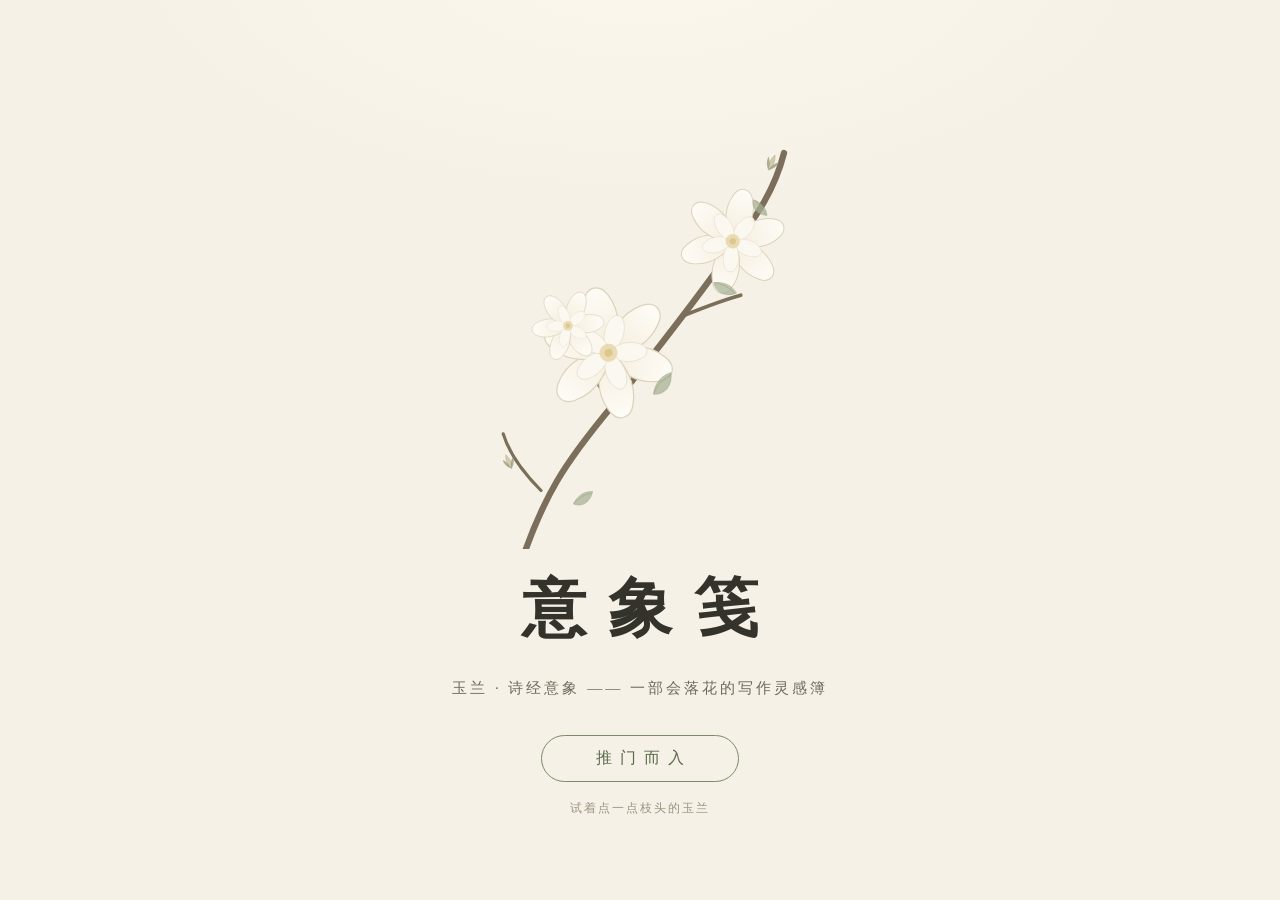
==== index.html @ 1bc48bb5 "Add Kuromi English quiz (grade 4) and Imagery notebook apps" ====
<!DOCTYPE html>
<html lang="zh-CN">
<head>
<meta charset="UTF-8">
<meta name="viewport" content="width=device-width, initial-scale=1.0">
<title>意象笺 · 玉兰诗经</title>
<link rel="stylesheet" href="styles.css">
</head>
<body>

<!-- 可复用的 SVG 部件 -->
<svg width="0" height="0" style="position:absolute" aria-hidden="true">
  <defs>
    <linearGradient id="petalGrad" x1="0" y1="0" x2="0" y2="1">
      <stop offset="0%" stop-color="#fefcf7"/>
      <stop offset="70%" stop-color="#f7f1e3"/>
      <stop offset="100%" stop-color="#efe4cd"/>
    </linearGradient>
    <!-- 一朵玉兰：花瓣围绕原点朝上展开 -->
    <g id="blossom">
      <g fill="url(#petalGrad)" stroke="#ddd2ba" stroke-width="1.1">
        <path d="M0,4 C-12,-12 -18,-32 -10,-50 C-5,-62 7,-62 12,-50 C20,-32 14,-12 2,4 Z" transform="rotate(0)"/>
        <path d="M0,4 C-12,-12 -18,-32 -10,-50 C-5,-62 7,-62 12,-50 C20,-32 14,-12 2,4 Z" transform="rotate(60)"/>
        <path d="M0,4 C-12,-12 -18,-32 -10,-50 C-5,-62 7,-62 12,-50 C20,-32 14,-12 2,4 Z" transform="rotate(120)"/>
        <path d="M0,4 C-12,-12 -18,-32 -10,-50 C-5,-62 7,-62 12,-50 C20,-32 14,-12 2,4 Z" transform="rotate(180)"/>
        <path d="M0,4 C-12,-12 -18,-32 -10,-50 C-5,-62 7,-62 12,-50 C20,-32 14,-12 2,4 Z" transform="rotate(240)"/>
        <path d="M0,4 C-12,-12 -18,-32 -10,-50 C-5,-62 7,-62 12,-50 C20,-32 14,-12 2,4 Z" transform="rotate(300)"/>
      </g>
      <g fill="#fcf9f2" stroke="#e2d8c2" stroke-width="0.9" opacity="0.95" transform="scale(0.58) rotate(28)">
        <path d="M0,4 C-12,-12 -18,-32 -10,-50 C-5,-62 7,-62 12,-50 C20,-32 14,-12 2,4 Z" transform="rotate(0)"/>
        <path d="M0,4 C-12,-12 -18,-32 -10,-50 C-5,-62 7,-62 12,-50 C20,-32 14,-12 2,4 Z" transform="rotate(72)"/>
        <path d="M0,4 C-12,-12 -18,-32 -10,-50 C-5,-62 7,-62 12,-50 C20,-32 14,-12 2,4 Z" transform="rotate(144)"/>
        <path d="M0,4 C-12,-12 -18,-32 -10,-50 C-5,-62 7,-62 12,-50 C20,-32 14,-12 2,4 Z" transform="rotate(216)"/>
        <path d="M0,4 C-12,-12 -18,-32 -10,-50 C-5,-62 7,-62 12,-50 C20,-32 14,-12 2,4 Z" transform="rotate(288)"/>
      </g>
      <circle r="8" fill="#e7d6a7" opacity="0.85"/>
      <circle r="3.5" fill="#d9c48c" opacity="0.9"/>
    </g>
    <!-- 花苞 -->
    <g id="bud">
      <path d="M0,6 C-6,-6 -7,-20 -2,-30 C3,-20 8,-6 2,6 Z" fill="#d6c9ac" stroke="#b9ab8a" stroke-width="1"/>
      <path d="M0,6 C-8,0 -14,-10 -13,-20 C-6,-14 -2,-6 0,6 Z" fill="#93a07f" opacity="0.8"/>
      <path d="M0,6 C8,0 14,-10 13,-20 C6,-14 2,-6 0,6 Z" fill="#93a07f" opacity="0.8"/>
    </g>
    <!-- 叶子 -->
    <g id="leaf">
      <path d="M0,0 C12,-10 26,-12 38,-6 C28,8 12,12 0,0 Z" fill="#a7b294" opacity="0.72" stroke="#8a9577" stroke-width="0.9"/>
      <path d="M2,-1 C14,-6 26,-7 35,-4" stroke="#8a9577" stroke-width="0.8" fill="none" opacity="0.7"/>
    </g>
  </defs>
</svg>

<div id="app">

  <header id="topbar" class="hidden">
    <div class="brand">
      <svg class="brand-flower mag-flower" viewBox="-70 -70 140 140" width="30" height="30" aria-hidden="true">
        <use href="#blossom" transform="scale(1.05)"/>
      </svg>
      <span class="brand-name">意象笺</span>
    </div>
    <nav id="nav">
      <button class="nav-btn active" data-view="gallery">意象墙</button>
      <button class="nav-btn" data-view="collide">碰撞</button>
      <button class="nav-btn" data-view="notes">随想簿</button>
      <button class="nav-btn" data-view="import">导入</button>
    </nav>
  </header>

  <main>

    <!-- 扉页 -->
    <section id="view-splash">
      <svg id="splash-art" viewBox="0 0 400 520" aria-hidden="true">
        <path d="M60,560 C90,460 120,420 170,360 C210,310 250,260 300,190 C330,150 350,120 360,80"
              fill="none" stroke="#7b6f5b" stroke-width="7" stroke-linecap="round"/>
        <path d="M170,360 C155,340 140,315 128,290" fill="none" stroke="#7b6f5b" stroke-width="4.5" stroke-linecap="round"/>
        <path d="M250,260 C270,252 290,244 312,238" fill="none" stroke="#7b6f5b" stroke-width="4" stroke-linecap="round"/>
        <path d="M90,455 C70,435 55,415 48,392" fill="none" stroke="#7b6f5b" stroke-width="3.5" stroke-linecap="round"/>
        <g class="mag-flower" data-bloom="1" transform="translate(165,302) rotate(-14) scale(1.25)"><use href="#blossom"/></g>
        <g class="mag-flower" data-bloom="2" transform="translate(303,178) rotate(12) scale(1)"><use href="#blossom"/></g>
        <g class="mag-flower" data-bloom="3" transform="translate(120,272) rotate(22) scale(0.68)"><use href="#blossom"/></g>
        <g class="mag-flower" data-bloom="4" transform="translate(344,96) rotate(28) scale(0.5)"><use href="#bud"/></g>
        <g class="mag-flower" data-bloom="5" transform="translate(56,428) rotate(-18) scale(0.46)"><use href="#bud"/></g>
        <g transform="translate(215,348) rotate(-42) scale(0.8)"><use href="#leaf"/></g>
        <g transform="translate(282,224) rotate(34) scale(0.72)"><use href="#leaf"/></g>
        <g transform="translate(126,470) rotate(-24) scale(0.66)"><use href="#leaf"/></g>
        <g transform="translate(326,132) rotate(58) scale(0.6)"><use href="#leaf"/></g>
      </svg>
      <h1 class="splash-title">意象笺</h1>
      <p class="splash-sub">玉兰 · 诗经意象 —— 一部会落花的写作灵感簿</p>
      <button id="enter-btn" class="btn-enter">推门而入</button>
      <p class="splash-hint">试着点一点枝头的玉兰</p>
    </section>

    <!-- 意象墙 -->
    <section id="view-gallery" class="view hidden">
      <div class="page-head">
        <h2>意象墙</h2>
        <p class="page-desc">从《诗经》里采撷的六十枚意象。点开一枚，看它如何生长。</p>
      </div>
      <div class="toolbar">
        <input id="search" type="search" placeholder="搜意象名、出处、原文…" autocomplete="off">
        <div class="chip-row" id="catRow"></div>
        <div class="chip-row" id="senseRow"></div>
        <div class="mood-wrap">
          <button id="moodToggle" class="mood-toggle" type="button">情绪筛选 ▾</button>
          <div id="moodPanel" class="chip-row hidden"></div>
        </div>
      </div>
      <div id="grid" class="grid"></div>
      <p id="emptyTip" class="empty-tip hidden">没有找到匹配的意象，换个筛选试试。</p>
    </section>

    <!-- 碰撞 -->
    <section id="view-collide" class="view hidden">
      <div class="page-head">
        <h2>意象碰撞</h2>
        <p class="page-desc">一枚意象 × 一个场景，让它们在彼此身上长出新的句子。</p>
      </div>
      <div class="collide-box">
        <div class="mood-wrap collide-mood">
          <button id="cmoodToggle" class="mood-toggle" type="button">情感方向 ▾（可选）</button>
          <div id="cmoodPanel" class="chip-row hidden"></div>
        </div>
        <div class="collide-stage">
          <div class="c-card c-img" id="cImgCard"></div>
          <div class="c-x">×</div>
          <div class="c-card c-scene" id="cSceneCard"></div>
        </div>
        <div class="collide-controls">
          <button class="btn ghost" id="cRerollImg">换个意象</button>
          <button class="btn ghost" id="cRerollScene">换个场景</button>
          <button class="btn ghost" id="cRerollAll">重新抽取</button>
          <button class="btn primary" id="cSpark">生成写作火花</button>
        </div>
        <div id="sparkBox" class="spark-box hidden">
          <p class="spark-label">✦ 写作火花</p>
          <p id="sparkText" class="spark-text"></p>
        </div>
        <div class="c-note">
          <textarea id="cNote" rows="4" placeholder="顺着火花写点什么，或记下此刻的联想…（保存在本机）"></textarea>
          <div class="c-note-actions">
            <span id="cNoteState" class="note-state"></span>
            <button class="btn small" id="cSaveNote">保存随想</button>
          </div>
        </div>
      </div>
    </section>

    <!-- 随想簿 -->
    <section id="view-notes" class="view hidden">
      <div class="page-head">
        <h2>随想簿</h2>
        <p class="page-desc">你的积累都收在这里——卡片上的随想，与碰撞时落下的句子。</p>
      </div>
      <p id="notesEmpty" class="empty-tip hidden">还没有随想。去意象墙上写一张，或去碰撞一次吧。</p>
      <div class="notes-cols">
        <div class="notes-col">
          <h3 class="notes-col-title">碰撞记录 <span id="collideCount" class="count-badge">0</span></h3>
          <div id="collideList" class="notes-list"></div>
        </div>
        <div class="notes-col">
          <h3 class="notes-col-title">卡片随想 <span id="cardNoteCount" class="count-badge">0</span></h3>
          <div id="cardNoteList" class="notes-list"></div>
        </div>
      </div>
    </section>

    <!-- 导入 -->
    <section id="view-import" class="view hidden">
      <div class="page-head">
        <h2>导入素材</h2>
        <p class="page-desc">预留的接口：把你自己积累的意象与场景导进来，与《诗经》的六十枚同堂。</p>
      </div>
      <div class="import-box">
        <p class="import-stats">当前：内置意象 <strong id="builtinCount">60</strong> · 场景 <strong id="builtinSceneCount">12</strong>　|　已导入意象 <strong id="importedCount">0</strong> · 场景 <strong id="importedSceneCount">0</strong></p>
        <p class="import-format">JSON 格式（两个字段都可选，同名会覆盖内置）：</p>
        <pre class="import-code">{
  "imagery": [
    {
      "name": "意象名", "category": "植物", "senses": ["视觉", "触觉"],
      "moods": ["思念", "苍凉"], "source": "出处",
      "text": "摘句原文", "meaning": "释义",
      "analysis": "意象解析：为什么美、怎么用",
      "prompt": "写作提示"
    }
  ],
  "scenes": [ { "name": "场景名", "description": "场景描写" } ]
}</pre>
        <textarea id="importArea" rows="8" placeholder="在这里粘贴 JSON…"></textarea>
        <div class="import-actions">
          <button class="btn ghost" id="importFill">填入示例</button>
          <label class="btn ghost file-label">选择 JSON 文件<input type="file" id="importFile" accept=".json,application/json" hidden></label>
          <a class="btn ghost" id="importDl" href="data/import-example.json" download="import-example.json">下载示例文件</a>
          <button class="btn primary" id="importBtn">导入</button>
        </div>
        <p id="importMsg" class="import-msg"></p>
      </div>
    </section>

  </main>

  <footer class="hidden" id="foot">意象笺 · 以《诗经》为壤，以玉兰为灯 · 数据仅存于本机浏览器</footer>
</div>

<!-- 详情弹层 -->
<div id="detail" class="modal hidden" role="dialog" aria-modal="true">
  <div class="modal-mask" id="detailMask"></div>
  <div class="detail-panel">
    <button class="detail-close" id="detailClose" aria-label="关闭">✕</button>
    <div id="detailBody"></div>
  </div>
</div>

<div id="toast" class="toast hidden"></div>

<script src="data/imagery1.js"></script>
<script src="data/imagery2.js"></script>
<script src="data/scenes.js"></script>
<script src="app.js"></script>
</body>
</html>
---- styles.css ----
/* ============ 意象笺 · 玉兰主题 ============ */
:root{
  --bg:#f5f1e6;
  --bg-soft:#fbf8f0;
  --card:#fdfbf5;
  --ink:#33332c;
  --ink-soft:#6f695a;
  --ink-faint:#9a937f;
  --line:#e4dcc8;
  --line-soft:#ede6d5;
  --jade:#7c8a68;
  --jade-deep:#5b6a4b;
  --jade-pale:#e7ecdd;
  --warm:#c8a888;
  --warm-pale:#f3e8da;
  --shadow:0 6px 24px rgba(90,80,55,.08);
  --shadow-soft:0 2px 10px rgba(90,80,55,.06);
  --serif:"Noto Serif SC","Source Han Serif SC","Source Han Serif CN","Songti SC","STSong","SimSun",Georgia,serif;
  --mono:"JetBrains Mono","Cascadia Code",Consolas,monospace;
}
*{margin:0;padding:0;box-sizing:border-box}
html,body{height:100%}
body{
  font-family:var(--serif);
  background:var(--bg);
  background-image:radial-gradient(ellipse 60% 40% at 50% -5%, #fbf7ec 0%, rgba(245,241,230,0) 70%);
  color:var(--ink);
  line-height:1.7;
  -webkit-font-smoothing:antialiased;
}
.hidden{display:none !important}
button{font-family:inherit;cursor:pointer}
input,textarea{font-family:inherit;color:var(--ink)}

/* ---------- 顶栏 ---------- */
#topbar{
  position:sticky;top:0;z-index:50;
  display:flex;align-items:center;justify-content:space-between;
  padding:10px 28px;
  background:rgba(245,241,230,.88);
  backdrop-filter:blur(6px);
  border-bottom:1px solid var(--line-soft);
}
.brand{display:flex;align-items:center;gap:9px}
.brand-flower{display:block;cursor:pointer;transition:transform .25s ease}
.brand-flower:hover{transform:rotate(12deg) scale(1.08)}
.brand-name{font-size:19px;letter-spacing:4px;color:var(--ink)}
#nav{display:flex;gap:4px}
.nav-btn{
  border:none;background:transparent;color:var(--ink-soft);
  font-size:14px;letter-spacing:2px;padding:7px 14px;border-radius:20px;
  transition:all .2s ease;
}
.nav-btn:hover{color:var(--jade-deep);background:var(--jade-pale)}
.nav-btn.active{color:var(--jade-deep);background:var(--jade-pale)}

/* ---------- 扉页 ---------- */
#view-splash{
  min-height:100vh;display:flex;flex-direction:column;align-items:center;justify-content:center;
  padding:40px 20px;text-align:center;animation:splashIn 1s ease both;
}
@keyframes splashIn{from{opacity:0;transform:translateY(10px)}to{opacity:1;transform:none}}
#splash-art{width:min(62vw,360px);height:auto;cursor:default}
.mag-flower{cursor:pointer}
.mag-flower.bounce{animation:bloom .55s ease}
@keyframes bloom{0%{transform:scale(1)}35%{transform:scale(1.14) rotate(-3deg)}70%{transform:scale(.96)}100%{transform:scale(1)}}
.splash-title{
  margin-top:6px;font-size:64px;font-weight:600;letter-spacing:22px;text-indent:22px;color:var(--ink);
}
.splash-sub{margin-top:12px;color:var(--ink-soft);letter-spacing:3px;font-size:15px}
.btn-enter{
  margin-top:34px;padding:12px 46px;font-size:16px;letter-spacing:8px;text-indent:8px;
  background:transparent;color:var(--jade-deep);
  border:1px solid var(--jade);border-radius:30px;
  transition:all .3s ease;
}
.btn-enter:hover{background:var(--jade);color:#fdfbf5;box-shadow:var(--shadow)}
.splash-hint{margin-top:16px;font-size:12px;color:var(--ink-faint);letter-spacing:2px;animation:hintPulse 2.6s ease-in-out infinite}
@keyframes hintPulse{0%,100%{opacity:.45}50%{opacity:1}}

/* ---------- 视图通用 ---------- */
.view{padding:36px 28px 80px;max-width:1100px;margin:0 auto;animation:viewIn .45s ease both}
@keyframes viewIn{from{opacity:0;transform:translateY(8px)}to{opacity:1;transform:none}}
.page-head{margin-bottom:22px}
.page-head h2{font-size:28px;letter-spacing:6px;font-weight:600}
.page-desc{margin-top:6px;color:var(--ink-soft);font-size:14px;letter-spacing:1px}
.empty-tip{padding:40px 0;text-align:center;color:var(--ink-faint);letter-spacing:2px}

/* ---------- 工具栏 ---------- */
.toolbar{margin-bottom:26px;display:flex;flex-direction:column;gap:12px}
#search{
  width:100%;max-width:420px;padding:10px 18px;font-size:14px;
  border:1px solid var(--line);border-radius:24px;background:var(--card);
  outline:none;transition:border-color .2s, box-shadow .2s;
}
#search:focus{border-color:var(--jade);box-shadow:0 0 0 3px rgba(124,138,104,.14)}
.chip-row{display:flex;flex-wrap:wrap;gap:8px}
.chip{
  padding:4px 14px;font-size:13px;letter-spacing:1px;color:var(--ink-soft);
  border:1px solid var(--line);border-radius:20px;background:transparent;
  transition:all .2s ease;
}
.chip:hover{border-color:var(--jade);color:var(--jade-deep)}
.chip.active{background:var(--jade);border-color:var(--jade);color:#fdfbf5}
.chip-row .chip.tag{background:var(--jade-pale);border-color:transparent;color:var(--jade-deep);pointer-events:none}
.mood-wrap{display:flex;flex-direction:column;gap:10px;align-items:flex-start}
#moodPanel,#cmoodPanel{max-height:190px;overflow-y:auto;padding-right:6px;width:100%}
.mood-toggle{
  border:none;background:transparent;color:var(--ink-soft);font-size:13px;letter-spacing:1px;
  padding:4px 10px;border-radius:16px;transition:color .2s;
}
.mood-toggle:hover{color:var(--jade-deep)}

/* ---------- 意象墙卡片 ---------- */
.grid{display:grid;grid-template-columns:repeat(auto-fill,minmax(250px,1fr));gap:18px}
.card{
  background:var(--card);border:1px solid var(--line-soft);border-radius:14px;
  padding:20px 20px 16px;cursor:pointer;position:relative;
  transition:transform .22s ease, box-shadow .22s ease, border-color .22s ease;
  overflow:hidden;
}
.card::before{
  content:"";position:absolute;inset:0 0 auto 0;height:3px;
  background:linear-gradient(90deg,transparent,var(--warm),transparent);
  opacity:0;transition:opacity .25s ease;
}
.card:hover{transform:translateY(-4px);box-shadow:var(--shadow);border-color:#ddd2ba}
.card:hover::before{opacity:.75}
.card-head{display:flex;align-items:baseline;gap:9px}
.card-name{font-size:21px;font-weight:600;letter-spacing:2px}
.card-alt{font-size:12px;color:var(--ink-faint)}
.card-tags{display:flex;flex-wrap:wrap;gap:6px;margin:9px 0 11px}
.card-text{
  font-size:13.5px;color:var(--ink-soft);line-height:1.9;
  display:-webkit-box;-webkit-line-clamp:2;-webkit-box-orient:vertical;overflow:hidden;
}
.card-text::before{content:"「";color:var(--warm)}
.card-text::after{content:"」";color:var(--warm)}
.card-src{margin-top:10px;font-size:12px;color:var(--ink-faint);letter-spacing:1px}

/* ---------- 碰撞 ---------- */
.collide-box{
  background:var(--card);border:1px solid var(--line-soft);border-radius:18px;
  padding:26px 26px 22px;box-shadow:var(--shadow-soft);
}
.collide-mood{margin-bottom:18px}
.collide-stage{display:flex;align-items:stretch;justify-content:center;gap:18px}
.c-card{
  flex:1;max-width:320px;border-radius:14px;padding:22px;
  display:flex;flex-direction:column;justify-content:center;min-height:200px;
  transition:transform .2s ease;
}
.c-img{background:linear-gradient(160deg,#fdfbf5,#f3ecdc);border:1px solid #e3d9c2}
.c-scene{background:linear-gradient(160deg,#f7f6ee,#e9edde);border:1px solid #d7ddc8}
.c-card:hover{transform:translateY(-3px)}
.c-card .c-kind{font-size:12px;letter-spacing:3px;color:var(--ink-faint);margin-bottom:10px}
.c-card .c-title{font-size:26px;letter-spacing:3px;font-weight:600;margin-bottom:8px}
.c-card .c-sub{font-size:13px;color:var(--ink-soft);line-height:1.8}
.c-card .c-quote{margin-top:12px;font-size:12.5px;color:var(--ink-faint)}
.c-card .c-quote::before{content:"「";color:var(--warm)}
.c-card .c-quote::after{content:"」";color:var(--warm)}
.c-x{
  align-self:center;font-size:30px;color:var(--warm);letter-spacing:0;flex:none;
  animation:xSpin 1.2s ease both;
}
@keyframes xSpin{from{opacity:0;transform:rotate(-160deg) scale(.4)}to{opacity:1;transform:none}}
.collide-controls{
  margin-top:22px;display:flex;flex-wrap:wrap;gap:10px;justify-content:center;
}
.btn{
  padding:8px 22px;font-size:14px;letter-spacing:2px;border-radius:22px;
  border:1px solid var(--line);background:transparent;color:var(--ink-soft);
  transition:all .22s ease;
}
.btn:hover{border-color:var(--jade);color:var(--jade-deep)}
.btn.primary{background:var(--jade);border-color:var(--jade);color:#fdfbf5}
.btn.primary:hover{background:var(--jade-deep);border-color:var(--jade-deep);color:#fff}
.btn.small{padding:5px 16px;font-size:13px;letter-spacing:1px}
.spark-box{
  margin-top:20px;padding:18px 22px;border-radius:14px;
  background:linear-gradient(135deg,var(--warm-pale),#f7f0e2);
  border:1px dashed var(--warm);animation:viewIn .5s ease both;
}
.spark-label{font-size:12px;letter-spacing:3px;color:var(--warm)}
.spark-text{margin-top:8px;font-size:15px;line-height:2;color:#5b4f3c}
.c-note{margin-top:18px;display:flex;flex-direction:column;gap:8px}
.c-note textarea,#importArea{
  width:100%;padding:14px 16px;font-size:14px;line-height:1.8;
  border:1px solid var(--line);border-radius:12px;background:var(--bg-soft);
  outline:none;resize:vertical;transition:border-color .2s;
}
.c-note textarea:focus,#importArea:focus{border-color:var(--jade)}
.c-note-actions{display:flex;align-items:center;justify-content:flex-end;gap:12px}
.note-state{font-size:12px;color:var(--jade-deep);letter-spacing:1px}

/* ---------- 随想簿 ---------- */
.notes-cols{display:grid;grid-template-columns:1fr 1fr;gap:26px;align-items:start}
.notes-col-title{font-size:16px;letter-spacing:3px;margin-bottom:12px;display:flex;align-items:center;gap:8px}
.count-badge{
  font-size:11px;color:var(--jade-deep);background:var(--jade-pale);
  border-radius:10px;padding:1px 8px;font-style:normal;
}
.notes-list{display:flex;flex-direction:column;gap:12px}
.note-item{
  background:var(--card);border:1px solid var(--line-soft);border-radius:12px;
  padding:14px 16px;transition:box-shadow .2s;
}
.note-item:hover{box-shadow:var(--shadow-soft)}
.note-item .note-meta{display:flex;align-items:center;gap:8px;flex-wrap:wrap;font-size:12px;color:var(--ink-faint)}
.note-item .note-title{font-size:15px;margin:6px 0 4px;letter-spacing:1px}
.note-item .note-title b{color:var(--jade-deep)}
.note-item .note-body{font-size:13.5px;color:var(--ink-soft);white-space:pre-wrap;line-height:1.9}
.note-item .note-actions{margin-top:8px;display:flex;gap:10px}
.note-item .link{font-size:12px;color:var(--jade-deep);background:none;border:none;letter-spacing:1px;text-decoration:underline;text-underline-offset:3px}

/* ---------- 导入 ---------- */
.import-box{
  background:var(--card);border:1px solid var(--line-soft);border-radius:18px;
  padding:26px;box-shadow:var(--shadow-soft);
}
.import-stats{font-size:14px;color:var(--ink-soft);margin-bottom:16px}
.import-stats strong{color:var(--jade-deep)}
.import-format{font-size:13px;color:var(--ink-soft);margin-bottom:8px}
.import-code{
  background:#efe9d8;border:1px solid var(--line);border-radius:10px;
  padding:14px 16px;font-family:var(--mono);font-size:12px;line-height:1.7;
  overflow-x:auto;color:#4a4638;margin-bottom:14px;white-space:pre;
}
.import-actions{display:flex;flex-wrap:wrap;gap:10px;margin-top:14px;align-items:center}
.file-label{display:inline-block}
.import-msg{margin-top:14px;font-size:13px;letter-spacing:1px;min-height:20px}
.import-msg.ok{color:var(--jade-deep)}
.import-msg.err{color:#a05c4a}

/* ---------- 详情弹层 ---------- */
.modal{position:fixed;inset:0;z-index:100;display:flex;align-items:center;justify-content:center;padding:24px}
.modal-mask{position:absolute;inset:0;background:rgba(60,55,42,.32);backdrop-filter:blur(3px);animation:fadeIn .25s ease}
@keyframes fadeIn{from{opacity:0}to{opacity:1}}
.detail-panel{
  position:relative;width:min(720px,94vw);max-height:88vh;overflow-y:auto;
  background:var(--bg-soft);border:1px solid var(--line);border-radius:18px;
  padding:36px 40px 32px;box-shadow:0 20px 60px rgba(60,50,30,.25);
  animation:panelIn .3s ease both;
}
@keyframes panelIn{from{opacity:0;transform:translateY(14px) scale(.98)}to{opacity:1;transform:none}}
.detail-close{
  position:absolute;top:16px;right:18px;border:none;background:transparent;
  color:var(--ink-faint);font-size:18px;transition:color .2s, transform .2s;
}
.detail-close:hover{color:var(--ink);transform:rotate(90deg)}
.d-name{font-size:34px;letter-spacing:6px;font-weight:600}
.d-alt{font-size:14px;color:var(--ink-faint);margin-top:2px}
.d-tags{display:flex;flex-wrap:wrap;gap:7px;margin:14px 0 18px}
.d-source{font-size:13px;color:var(--ink-faint);letter-spacing:1px;margin-bottom:6px}
.d-text{
  font-size:21px;line-height:2.1;letter-spacing:2px;color:#4c4634;
  padding:16px 22px;background:var(--card);border-left:3px solid var(--warm);
  border-radius:0 10px 10px 0;margin-bottom:20px;
}
.d-block{margin-bottom:18px}
.d-block h4{font-size:13px;letter-spacing:3px;color:var(--ink-faint);font-weight:600;margin-bottom:6px}
.d-block p{font-size:14.5px;line-height:2;color:var(--ink-soft)}
.d-prompt{
  background:var(--jade-pale);border-radius:12px;padding:14px 18px;font-size:14px;line-height:2;color:var(--jade-deep);
}
.d-note{margin-top:8px;display:flex;flex-direction:column;gap:8px}
.d-note textarea{
  width:100%;padding:12px 14px;font-size:14px;line-height:1.8;
  border:1px solid var(--line);border-radius:10px;background:var(--card);
  outline:none;resize:vertical;
}
.d-note textarea:focus{border-color:var(--jade)}
.d-note-actions{display:flex;align-items:center;gap:12px;justify-content:flex-end}
.d-related{margin-top:22px;padding-top:16px;border-top:1px dashed var(--line)}
.d-related h4{font-size:13px;letter-spacing:3px;color:var(--ink-faint);margin-bottom:10px}
.related-chips{display:flex;flex-wrap:wrap;gap:8px}

/* ---------- 页脚 / 提示 ---------- */
#foot{
  text-align:center;color:var(--ink-faint);font-size:12px;letter-spacing:2px;
  padding:18px 0 26px;
}
.toast{
  position:fixed;left:50%;bottom:34px;transform:translateX(-50%);
  background:rgba(51,51,44,.92);color:#f7f3e8;font-size:13px;letter-spacing:2px;
  padding:10px 26px;border-radius:24px;z-index:300;
  animation:toastIn .3s ease both;
}
@keyframes toastIn{from{opacity:0;transform:translate(-50%,12px)}to{opacity:1;transform:translate(-50%,0)}}

/* ---------- 花瓣 ---------- */
.petal{
  position:fixed;z-index:400;pointer-events:none;
  width:var(--s);height:calc(var(--s) * 1.25);
  background:radial-gradient(circle at 30% 25%, #fefcf7 0%, #f6efdd 55%, #e9dfc6 100%);
  border-radius:80% 0 80% 0;
  box-shadow:0 1px 2px rgba(150,130,90,.15);
  animation:petalFall var(--d) cubic-bezier(.3,.4,.6,1) forwards;
  will-change:transform,opacity;
}
@keyframes petalFall{
  0%{opacity:0;transform:translate(0,0) rotate(0deg) scale(.7)}
  8%{opacity:1;transform:translate(0,8px) rotate(14deg) scale(1)}
  100%{opacity:.15;transform:translate(var(--dx),108vh) rotate(var(--r)) scale(.9)}
}

/* ---------- 响应式 ---------- */
@media (max-width:820px){
  .notes-cols{grid-template-columns:1fr}
  .collide-stage{flex-direction:column;align-items:center}
  .c-x{transform:rotate(90deg)}
  .c-card{max-width:100%;min-height:150px;width:100%}
  .splash-title{font-size:46px;letter-spacing:14px;text-indent:14px}
  .view{padding:24px 16px 70px}
  .detail-panel{padding:28px 22px 24px}
}
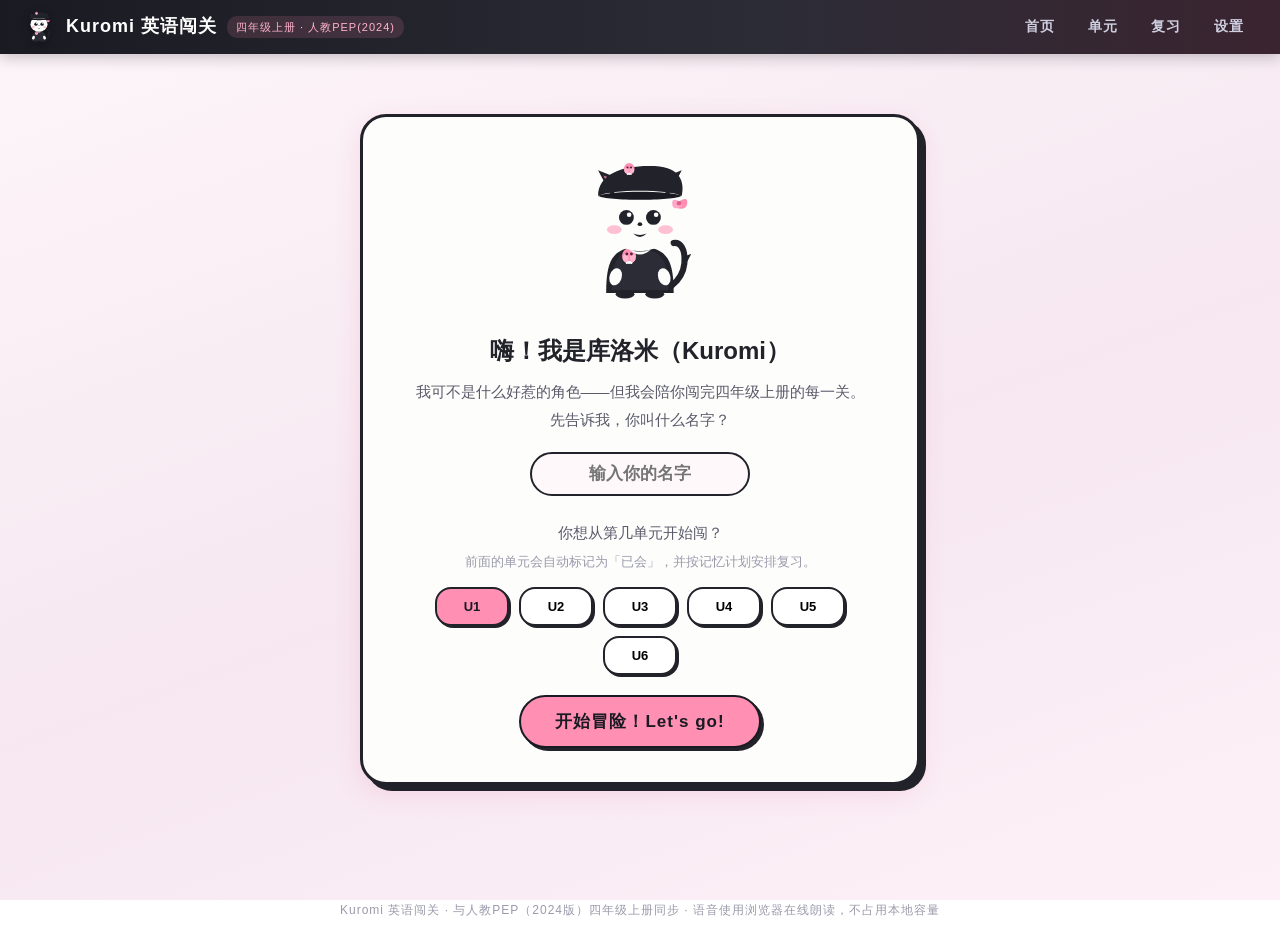
==== commit aeb6ab2c: "Route root to Kuromi app; move imagery notepad into imagery/" ====
--- a/index.html
+++ b/index.html
@@ -3,221 +3,28 @@
 <head>
 <meta charset="UTF-8">
 <meta name="viewport" content="width=device-width, initial-scale=1.0">
-<title>意象笺 · 玉兰诗经</title>
-<link rel="stylesheet" href="styles.css">
+<title>库洛米英语闯关</title>
+<style>
+  html,body{height:100%;margin:0}
+  body{
+    display:flex;flex-direction:column;align-items:center;justify-content:center;
+    background:linear-gradient(160deg,#fdf6f9,#f6e7f0);font-family:"Microsoft YaHei",sans-serif;
+    color:#22222a;
+  }
+  .logo{font-size:40px;animation:bounce 1s ease-in-out infinite}
+  @keyframes bounce{0%,100%{transform:translateY(0)}50%{transform:translateY(-10px)}}
+  p{font-size:16px;letter-spacing:1px;color:#5a5a6a;margin-top:12px}
+  a{color:#e0608c;font-weight:bold}
+  @media (prefers-reduced-motion:reduce){.logo{animation:none}}
+</style>
+<script>
+  // 直接进入库洛米英语闯关
+  window.location.replace("kuromi/");
+</script>
 </head>
 <body>
-
-<!-- 可复用的 SVG 部件 -->
-<svg width="0" height="0" style="position:absolute" aria-hidden="true">
-  <defs>
-    <linearGradient id="petalGrad" x1="0" y1="0" x2="0" y2="1">
-      <stop offset="0%" stop-color="#fefcf7"/>
-      <stop offset="70%" stop-color="#f7f1e3"/>
-      <stop offset="100%" stop-color="#efe4cd"/>
-    </linearGradient>
-    <!-- 一朵玉兰：花瓣围绕原点朝上展开 -->
-    <g id="blossom">
-      <g fill="url(#petalGrad)" stroke="#ddd2ba" stroke-width="1.1">
-        <path d="M0,4 C-12,-12 -18,-32 -10,-50 C-5,-62 7,-62 12,-50 C20,-32 14,-12 2,4 Z" transform="rotate(0)"/>
-        <path d="M0,4 C-12,-12 -18,-32 -10,-50 C-5,-62 7,-62 12,-50 C20,-32 14,-12 2,4 Z" transform="rotate(60)"/>
-        <path d="M0,4 C-12,-12 -18,-32 -10,-50 C-5,-62 7,-62 12,-50 C20,-32 14,-12 2,4 Z" transform="rotate(120)"/>
-        <path d="M0,4 C-12,-12 -18,-32 -10,-50 C-5,-62 7,-62 12,-50 C20,-32 14,-12 2,4 Z" transform="rotate(180)"/>
-        <path d="M0,4 C-12,-12 -18,-32 -10,-50 C-5,-62 7,-62 12,-50 C20,-32 14,-12 2,4 Z" transform="rotate(240)"/>
-        <path d="M0,4 C-12,-12 -18,-32 -10,-50 C-5,-62 7,-62 12,-50 C20,-32 14,-12 2,4 Z" transform="rotate(300)"/>
-      </g>
-      <g fill="#fcf9f2" stroke="#e2d8c2" stroke-width="0.9" opacity="0.95" transform="scale(0.58) rotate(28)">
-        <path d="M0,4 C-12,-12 -18,-32 -10,-50 C-5,-62 7,-62 12,-50 C20,-32 14,-12 2,4 Z" transform="rotate(0)"/>
-        <path d="M0,4 C-12,-12 -18,-32 -10,-50 C-5,-62 7,-62 12,-50 C20,-32 14,-12 2,4 Z" transform="rotate(72)"/>
-        <path d="M0,4 C-12,-12 -18,-32 -10,-50 C-5,-62 7,-62 12,-50 C20,-32 14,-12 2,4 Z" transform="rotate(144)"/>
-        <path d="M0,4 C-12,-12 -18,-32 -10,-50 C-5,-62 7,-62 12,-50 C20,-32 14,-12 2,4 Z" transform="rotate(216)"/>
-        <path d="M0,4 C-12,-12 -18,-32 -10,-50 C-5,-62 7,-62 12,-50 C20,-32 14,-12 2,4 Z" transform="rotate(288)"/>
-      </g>
-      <circle r="8" fill="#e7d6a7" opacity="0.85"/>
-      <circle r="3.5" fill="#d9c48c" opacity="0.9"/>
-    </g>
-    <!-- 花苞 -->
-    <g id="bud">
-      <path d="M0,6 C-6,-6 -7,-20 -2,-30 C3,-20 8,-6 2,6 Z" fill="#d6c9ac" stroke="#b9ab8a" stroke-width="1"/>
-      <path d="M0,6 C-8,0 -14,-10 -13,-20 C-6,-14 -2,-6 0,6 Z" fill="#93a07f" opacity="0.8"/>
-      <path d="M0,6 C8,0 14,-10 13,-20 C6,-14 2,-6 0,6 Z" fill="#93a07f" opacity="0.8"/>
-    </g>
-    <!-- 叶子 -->
-    <g id="leaf">
-      <path d="M0,0 C12,-10 26,-12 38,-6 C28,8 12,12 0,0 Z" fill="#a7b294" opacity="0.72" stroke="#8a9577" stroke-width="0.9"/>
-      <path d="M2,-1 C14,-6 26,-7 35,-4" stroke="#8a9577" stroke-width="0.8" fill="none" opacity="0.7"/>
-    </g>
-  </defs>
-</svg>
-
-<div id="app">
-
-  <header id="topbar" class="hidden">
-    <div class="brand">
-      <svg class="brand-flower mag-flower" viewBox="-70 -70 140 140" width="30" height="30" aria-hidden="true">
-        <use href="#blossom" transform="scale(1.05)"/>
-      </svg>
-      <span class="brand-name">意象笺</span>
-    </div>
-    <nav id="nav">
-      <button class="nav-btn active" data-view="gallery">意象墙</button>
-      <button class="nav-btn" data-view="collide">碰撞</button>
-      <button class="nav-btn" data-view="notes">随想簿</button>
-      <button class="nav-btn" data-view="import">导入</button>
-    </nav>
-  </header>
-
-  <main>
-
-    <!-- 扉页 -->
-    <section id="view-splash">
-      <svg id="splash-art" viewBox="0 0 400 520" aria-hidden="true">
-        <path d="M60,560 C90,460 120,420 170,360 C210,310 250,260 300,190 C330,150 350,120 360,80"
-              fill="none" stroke="#7b6f5b" stroke-width="7" stroke-linecap="round"/>
-        <path d="M170,360 C155,340 140,315 128,290" fill="none" stroke="#7b6f5b" stroke-width="4.5" stroke-linecap="round"/>
-        <path d="M250,260 C270,252 290,244 312,238" fill="none" stroke="#7b6f5b" stroke-width="4" stroke-linecap="round"/>
-        <path d="M90,455 C70,435 55,415 48,392" fill="none" stroke="#7b6f5b" stroke-width="3.5" stroke-linecap="round"/>
-        <g class="mag-flower" data-bloom="1" transform="translate(165,302) rotate(-14) scale(1.25)"><use href="#blossom"/></g>
-        <g class="mag-flower" data-bloom="2" transform="translate(303,178) rotate(12) scale(1)"><use href="#blossom"/></g>
-        <g class="mag-flower" data-bloom="3" transform="translate(120,272) rotate(22) scale(0.68)"><use href="#blossom"/></g>
-        <g class="mag-flower" data-bloom="4" transform="translate(344,96) rotate(28) scale(0.5)"><use href="#bud"/></g>
-        <g class="mag-flower" data-bloom="5" transform="translate(56,428) rotate(-18) scale(0.46)"><use href="#bud"/></g>
-        <g transform="translate(215,348) rotate(-42) scale(0.8)"><use href="#leaf"/></g>
-        <g transform="translate(282,224) rotate(34) scale(0.72)"><use href="#leaf"/></g>
-        <g transform="translate(126,470) rotate(-24) scale(0.66)"><use href="#leaf"/></g>
-        <g transform="translate(326,132) rotate(58) scale(0.6)"><use href="#leaf"/></g>
-      </svg>
-      <h1 class="splash-title">意象笺</h1>
-      <p class="splash-sub">玉兰 · 诗经意象 —— 一部会落花的写作灵感簿</p>
-      <button id="enter-btn" class="btn-enter">推门而入</button>
-      <p class="splash-hint">试着点一点枝头的玉兰</p>
-    </section>
-
-    <!-- 意象墙 -->
-    <section id="view-gallery" class="view hidden">
-      <div class="page-head">
-        <h2>意象墙</h2>
-        <p class="page-desc">从《诗经》里采撷的六十枚意象。点开一枚，看它如何生长。</p>
-      </div>
-      <div class="toolbar">
-        <input id="search" type="search" placeholder="搜意象名、出处、原文…" autocomplete="off">
-        <div class="chip-row" id="catRow"></div>
-        <div class="chip-row" id="senseRow"></div>
-        <div class="mood-wrap">
-          <button id="moodToggle" class="mood-toggle" type="button">情绪筛选 ▾</button>
-          <div id="moodPanel" class="chip-row hidden"></div>
-        </div>
-      </div>
-      <div id="grid" class="grid"></div>
-      <p id="emptyTip" class="empty-tip hidden">没有找到匹配的意象，换个筛选试试。</p>
-    </section>
-
-    <!-- 碰撞 -->
-    <section id="view-collide" class="view hidden">
-      <div class="page-head">
-        <h2>意象碰撞</h2>
-        <p class="page-desc">一枚意象 × 一个场景，让它们在彼此身上长出新的句子。</p>
-      </div>
-      <div class="collide-box">
-        <div class="mood-wrap collide-mood">
-          <button id="cmoodToggle" class="mood-toggle" type="button">情感方向 ▾（可选）</button>
-          <div id="cmoodPanel" class="chip-row hidden"></div>
-        </div>
-        <div class="collide-stage">
-          <div class="c-card c-img" id="cImgCard"></div>
-          <div class="c-x">×</div>
-          <div class="c-card c-scene" id="cSceneCard"></div>
-        </div>
-        <div class="collide-controls">
-          <button class="btn ghost" id="cRerollImg">换个意象</button>
-          <button class="btn ghost" id="cRerollScene">换个场景</button>
-          <button class="btn ghost" id="cRerollAll">重新抽取</button>
-          <button class="btn primary" id="cSpark">生成写作火花</button>
-        </div>
-        <div id="sparkBox" class="spark-box hidden">
-          <p class="spark-label">✦ 写作火花</p>
-          <p id="sparkText" class="spark-text"></p>
-        </div>
-        <div class="c-note">
-          <textarea id="cNote" rows="4" placeholder="顺着火花写点什么，或记下此刻的联想…（保存在本机）"></textarea>
-          <div class="c-note-actions">
-            <span id="cNoteState" class="note-state"></span>
-            <button class="btn small" id="cSaveNote">保存随想</button>
-          </div>
-        </div>
-      </div>
-    </section>
-
-    <!-- 随想簿 -->
-    <section id="view-notes" class="view hidden">
-      <div class="page-head">
-        <h2>随想簿</h2>
-        <p class="page-desc">你的积累都收在这里——卡片上的随想，与碰撞时落下的句子。</p>
-      </div>
-      <p id="notesEmpty" class="empty-tip hidden">还没有随想。去意象墙上写一张，或去碰撞一次吧。</p>
-      <div class="notes-cols">
-        <div class="notes-col">
-          <h3 class="notes-col-title">碰撞记录 <span id="collideCount" class="count-badge">0</span></h3>
-          <div id="collideList" class="notes-list"></div>
-        </div>
-        <div class="notes-col">
-          <h3 class="notes-col-title">卡片随想 <span id="cardNoteCount" class="count-badge">0</span></h3>
-          <div id="cardNoteList" class="notes-list"></div>
-        </div>
-      </div>
-    </section>
-
-    <!-- 导入 -->
-    <section id="view-import" class="view hidden">
-      <div class="page-head">
-        <h2>导入素材</h2>
-        <p class="page-desc">预留的接口：把你自己积累的意象与场景导进来，与《诗经》的六十枚同堂。</p>
-      </div>
-      <div class="import-box">
-        <p class="import-stats">当前：内置意象 <strong id="builtinCount">60</strong> · 场景 <strong id="builtinSceneCount">12</strong>　|　已导入意象 <strong id="importedCount">0</strong> · 场景 <strong id="importedSceneCount">0</strong></p>
-        <p class="import-format">JSON 格式（两个字段都可选，同名会覆盖内置）：</p>
-        <pre class="import-code">{
-  "imagery": [
-    {
-      "name": "意象名", "category": "植物", "senses": ["视觉", "触觉"],
-      "moods": ["思念", "苍凉"], "source": "出处",
-      "text": "摘句原文", "meaning": "释义",
-      "analysis": "意象解析：为什么美、怎么用",
-      "prompt": "写作提示"
-    }
-  ],
-  "scenes": [ { "name": "场景名", "description": "场景描写" } ]
-}</pre>
-        <textarea id="importArea" rows="8" placeholder="在这里粘贴 JSON…"></textarea>
-        <div class="import-actions">
-          <button class="btn ghost" id="importFill">填入示例</button>
-          <label class="btn ghost file-label">选择 JSON 文件<input type="file" id="importFile" accept=".json,application/json" hidden></label>
-          <a class="btn ghost" id="importDl" href="data/import-example.json" download="import-example.json">下载示例文件</a>
-          <button class="btn primary" id="importBtn">导入</button>
-        </div>
-        <p id="importMsg" class="import-msg"></p>
-      </div>
-    </section>
-
-  </main>
-
-  <footer class="hidden" id="foot">意象笺 · 以《诗经》为壤，以玉兰为灯 · 数据仅存于本机浏览器</footer>
-</div>
-
-<!-- 详情弹层 -->
-<div id="detail" class="modal hidden" role="dialog" aria-modal="true">
-  <div class="modal-mask" id="detailMask"></div>
-  <div class="detail-panel">
-    <button class="detail-close" id="detailClose" aria-label="关闭">✕</button>
-    <div id="detailBody"></div>
-  </div>
-</div>
-
-<div id="toast" class="toast hidden"></div>
-
-<script src="data/imagery1.js"></script>
-<script src="data/imagery2.js"></script>
-<script src="data/scenes.js"></script>
-<script src="app.js"></script>
+  <div class="logo">🖤✨</div>
+  <p>正在进入库洛米英语闯关……</p>
+  <p>如果没有自动跳转，<a href="kuromi/">点这里进入</a></p>
 </body>
 </html>
